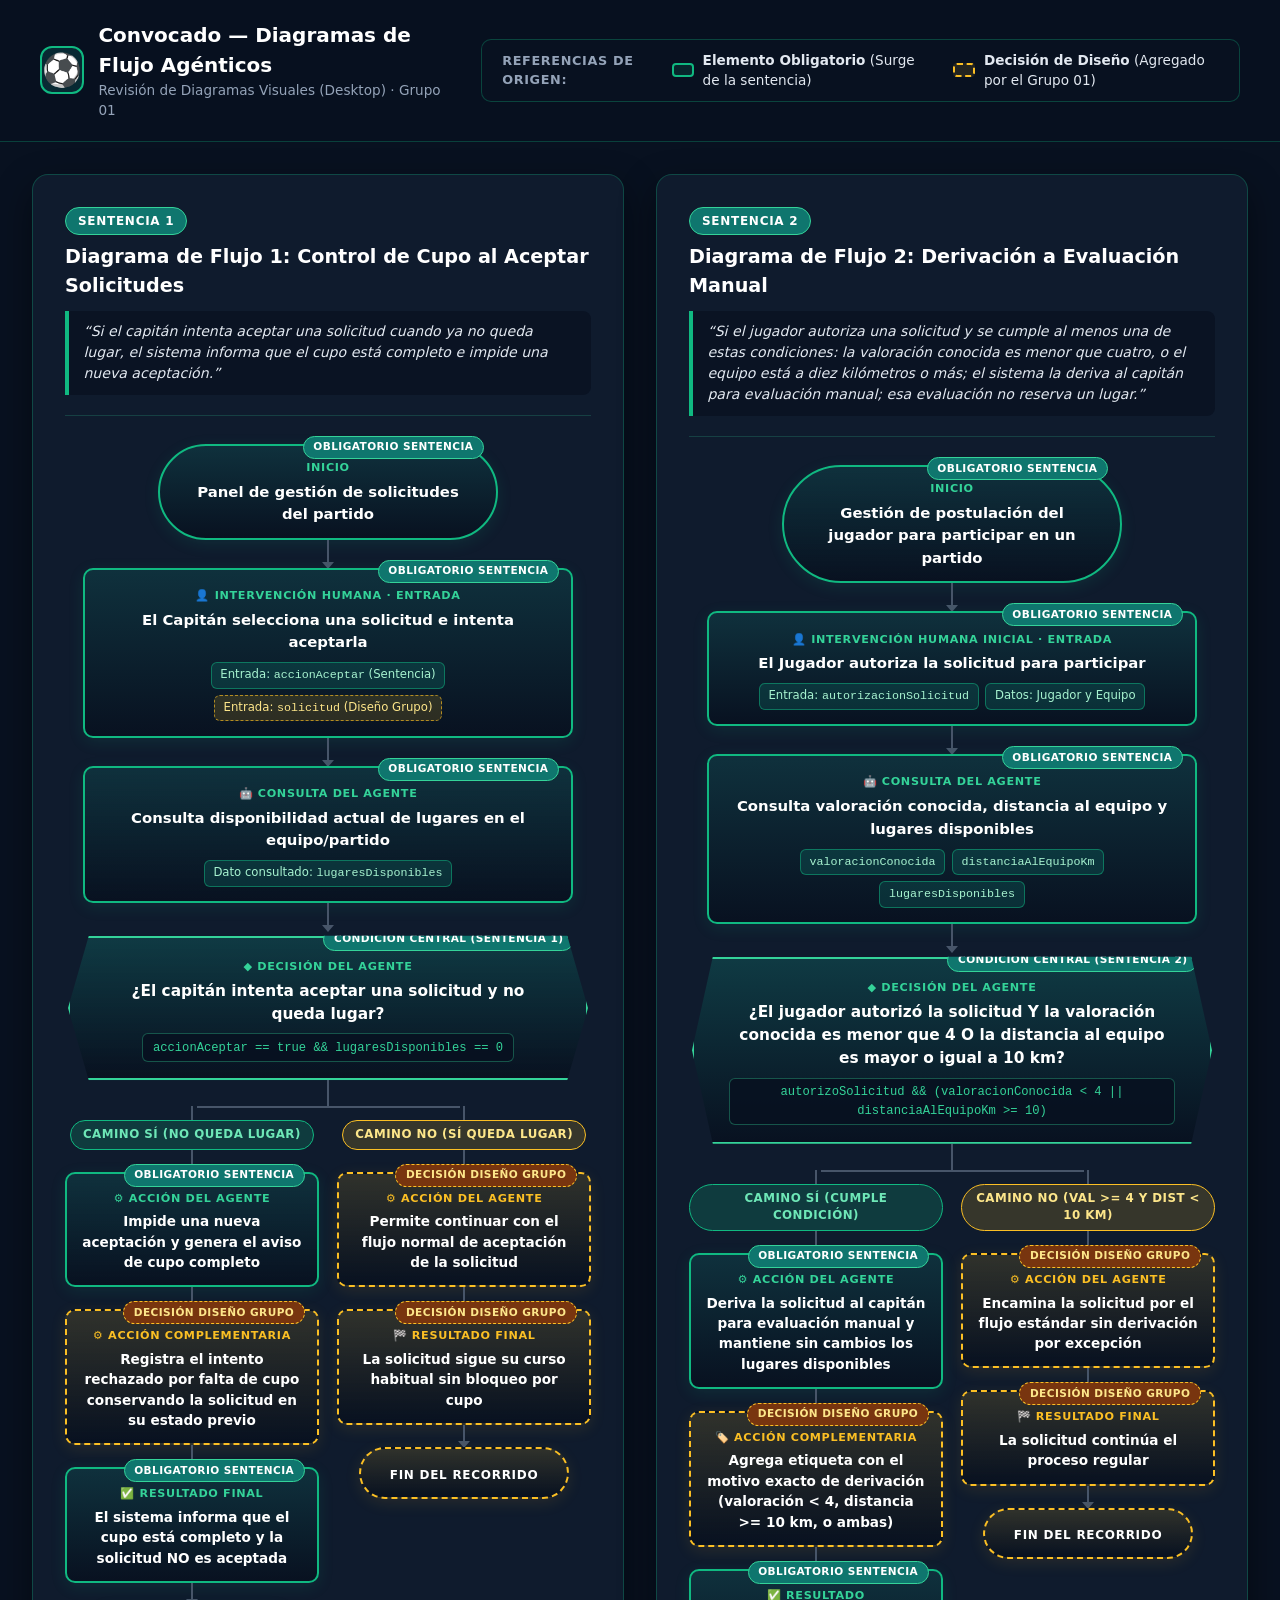
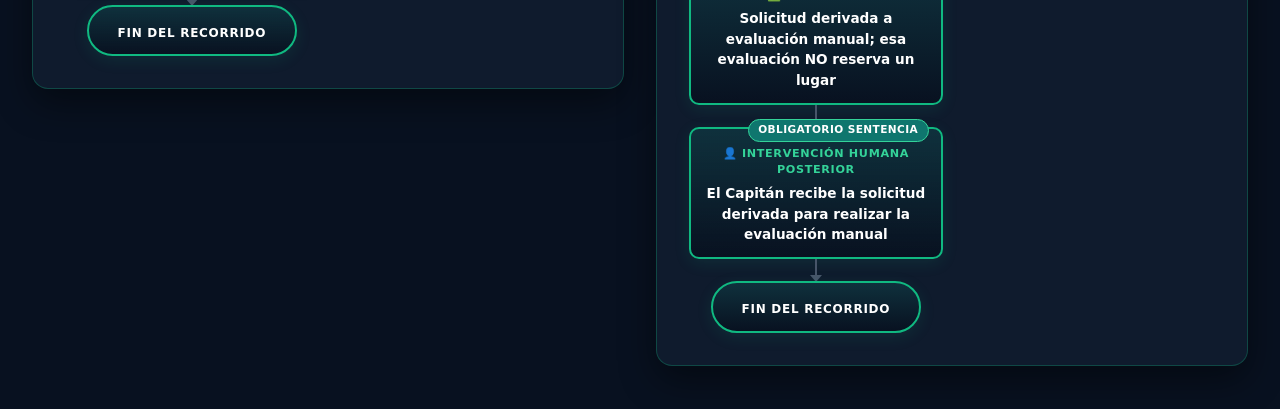
==== diagramas.html @ 45cd8852 "Crea landing inicial y documenta flujo agéntico" ====
<!DOCTYPE html>
<html lang="es">

<head>
  <meta charset="UTF-8" />
  <meta name="viewport" content="width=device-width, initial-scale=1.0" />
  <title>Diagramas de Flujo Visuales - Convocado (Grupo 01)</title>
  <link rel="stylesheet" href="diagramas.css" />
</head>

<body>

  <header class="page-header">
    <div class="header-inner">
      <div class="brand">
        <span class="brand-icon" aria-hidden="true">⚽</span>
        <div>
          <h1>Convocado — Diagramas de Flujo Agénticos</h1>
          <p>Revisión de Diagramas Visuales (Desktop) · Grupo 01</p>
        </div>
      </div>

      <!-- Leyenda Global de Origen -->
      <div class="legend" aria-label="Leyenda de distinción visual">
        <div class="legend-title">Referencias de Origen:</div>
        <div class="legend-item">
          <span class="legend-swatch swatch-mandatory"></span>
          <span><strong>Elemento Obligatorio</strong> (Surge de la sentencia)</span>
        </div>
        <div class="legend-item">
          <span class="legend-swatch swatch-design"></span>
          <span><strong>Decisión de Diseño</strong> (Agregado por el Grupo 01)</span>
        </div>
      </div>
    </div>
  </header>

  <main class="diagrams-grid">

    <!-- ===================================================================
         DIAGRAMA 1: SENTENCIA 1 (CONTROL DE CUPO)
         =================================================================== -->
    <section class="diagram-card" aria-labelledby="titulo-diagrama-1">
      <div class="diagram-header">
        <span class="sentence-tag">Sentencia 1</span>
        <h2 id="titulo-diagrama-1">Diagrama de Flujo 1: Control de Cupo al Aceptar Solicitudes</h2>
        <blockquote class="sentence-quote">
          “Si el capitán intenta aceptar una solicitud cuando ya no queda lugar, el sistema informa que el cupo está
          completo e impide una nueva aceptación.”
        </blockquote>
      </div>

      <div class="flowchart">

        <!-- 1. INICIO -->
        <div class="node node-terminal node-mandatory">
          <span class="node-origin-badge badge-mandatory">Obligatorio Sentencia</span>
          <div class="node-type">INICIO</div>
          <div class="node-title">Panel de gestión de solicitudes del partido</div>
        </div>

        <div class="connector-vertical"></div>

        <!-- 2. INTERVENCIÓN HUMANA + ENTRADA -->
        <div class="node node-human node-mandatory">
          <span class="node-origin-badge badge-mandatory">Obligatorio Sentencia</span>
          <div class="node-type">👤 INTERVENCIÓN HUMANA · ENTRADA</div>
          <div class="node-title">El Capitán selecciona una solicitud e intenta aceptarla</div>
          <div class="node-meta">
            <span class="meta-pill pill-mandatory">Entrada: <code>accionAceptar</code> (Sentencia)</span>
            <span class="meta-pill pill-design">Entrada: <code>solicitud</code> (Diseño Grupo)</span>
          </div>
        </div>

        <div class="connector-vertical"></div>

        <!-- 3. CONSULTA DEL AGENTE -->
        <div class="node node-agent-query node-mandatory">
          <span class="node-origin-badge badge-mandatory">Obligatorio Sentencia</span>
          <div class="node-type">🤖 CONSULTA DEL AGENTE</div>
          <div class="node-title">Consulta disponibilidad actual de lugares en el equipo/partido</div>
          <div class="node-meta">
            <span class="meta-pill pill-mandatory">Dato consultado: <code>lugaresDisponibles</code></span>
          </div>
        </div>

        <div class="connector-vertical"></div>

        <!-- 4. DECISIÓN CENTRAL -->
        <div class="decision-wrapper">
          <div class="node node-decision node-mandatory">
            <span class="node-origin-badge badge-mandatory">Condición Central (Sentencia 1)</span>
            <div class="node-type">◆ DECISIÓN DEL AGENTE</div>
            <div class="node-question">
              ¿El capitán intenta aceptar una solicitud y no queda lugar?
            </div>
            <div class="node-code"><code>accionAceptar == true && lugaresDisponibles == 0</code></div>
          </div>
        </div>

        <!-- BIFURCACIÓN SÍ / NO -->
        <div class="branches-container">
          <!-- Conector horizontal superior de bifurcación -->
          <div class="branch-split-bar"></div>

          <!-- CAMINO SÍ (IZQUIERDA) -->
          <div class="branch-column branch-yes">
            <div class="branch-badge badge-yes">CAMINO SÍ (No queda lugar)</div>
            <div class="connector-vertical short"></div>

            <!-- Acción Obligatoria -->
            <div class="node node-action node-mandatory">
              <span class="node-origin-badge badge-mandatory">Obligatorio Sentencia</span>
              <div class="node-type">⚙️ ACCIÓN DEL AGENTE</div>
              <div class="node-title">Impide una nueva aceptación y genera el aviso de cupo completo</div>
            </div>

            <div class="connector-vertical short"></div>

            <!-- Acción Diseño del Grupo -->
            <div class="node node-action node-design">
              <span class="node-origin-badge badge-design">Decisión Diseño Grupo</span>
              <div class="node-type">⚙️ ACCIÓN COMPLEMENTARIA</div>
              <div class="node-title">Registra el intento rechazado por falta de cupo conservando la solicitud en su
                estado previo</div>
            </div>

            <div class="connector-vertical short"></div>

            <!-- Resultado Final SÍ -->
            <div class="node node-result node-mandatory">
              <span class="node-origin-badge badge-mandatory">Obligatorio Sentencia</span>
              <div class="node-type">✅ RESULTADO FINAL</div>
              <div class="node-title">El sistema informa que el cupo está completo y la solicitud NO es aceptada</div>
            </div>

            <div class="connector-vertical short"></div>

            <div class="node node-terminal-end node-mandatory">
              FIN DEL RECORRIDO
            </div>
          </div>

          <!-- CAMINO NO (DERECHA) -->
          <div class="branch-column branch-no">
            <div class="branch-badge badge-no">CAMINO NO (Sí queda lugar)</div>
            <div class="connector-vertical short"></div>

            <!-- Acción Camino NO -->
            <div class="node node-action node-design">
              <span class="node-origin-badge badge-design">Decisión Diseño Grupo</span>
              <div class="node-type">⚙️ ACCIÓN DEL AGENTE</div>
              <div class="node-title">Permite continuar con el flujo normal de aceptación de la solicitud</div>
            </div>

            <div class="connector-vertical short"></div>

            <!-- Resultado Camino NO -->
            <div class="node node-result node-design">
              <span class="node-origin-badge badge-design">Decisión Diseño Grupo</span>
              <div class="node-type">🏁 RESULTADO FINAL</div>
              <div class="node-title">La solicitud sigue su curso habitual sin bloqueo por cupo</div>
            </div>

            <div class="connector-vertical short"></div>

            <div class="node node-terminal-end node-design">
              FIN DEL RECORRIDO
            </div>
          </div>
        </div>

      </div>
    </section>

    <!-- ===================================================================
         DIAGRAMA 2: SENTENCIA 2 (DERIVACIÓN A EVALUACIÓN MANUAL)
         =================================================================== -->
    <section class="diagram-card" aria-labelledby="titulo-diagrama-2">
      <div class="diagram-header">
        <span class="sentence-tag">Sentencia 2</span>
        <h2 id="titulo-diagrama-2">Diagrama de Flujo 2: Derivación a Evaluación Manual</h2>
        <blockquote class="sentence-quote">
          “Si el jugador autoriza una solicitud y se cumple al menos una de estas condiciones: la valoración conocida es
          menor que cuatro, o el equipo está a diez kilómetros o más; el sistema la deriva al capitán para evaluación
          manual; esa evaluación no reserva un lugar.”
        </blockquote>
      </div>

      <div class="flowchart">

        <!-- 1. INICIO -->
        <div class="node node-terminal node-mandatory">
          <span class="node-origin-badge badge-mandatory">Obligatorio Sentencia</span>
          <div class="node-type">INICIO</div>
          <div class="node-title">Gestión de postulación del jugador para participar en un partido</div>
        </div>

        <div class="connector-vertical"></div>

        <!-- 2. INTERVENCIÓN HUMANA INICIAL + ENTRADA -->
        <div class="node node-human node-mandatory">
          <span class="node-origin-badge badge-mandatory">Obligatorio Sentencia</span>
          <div class="node-type">👤 INTERVENCIÓN HUMANA INICIAL · ENTRADA</div>
          <div class="node-title">El Jugador autoriza la solicitud para participar</div>
          <div class="node-meta">
            <span class="meta-pill pill-mandatory">Entrada: <code>autorizacionSolicitud</code></span>
            <span class="meta-pill pill-mandatory">Datos: Jugador y Equipo</span>
          </div>
        </div>

        <div class="connector-vertical"></div>

        <!-- 3. CONSULTA DEL AGENTE -->
        <div class="node node-agent-query node-mandatory">
          <span class="node-origin-badge badge-mandatory">Obligatorio Sentencia</span>
          <div class="node-type">🤖 CONSULTA DEL AGENTE</div>
          <div class="node-title">Consulta valoración conocida, distancia al equipo y lugares disponibles</div>
          <div class="node-meta">
            <span class="meta-pill pill-mandatory"><code>valoracionConocida</code></span>
            <span class="meta-pill pill-mandatory"><code>distanciaAlEquipoKm</code></span>
            <span class="meta-pill pill-mandatory"><code>lugaresDisponibles</code></span>
          </div>
        </div>

        <div class="connector-vertical"></div>

        <!-- 4. DECISIÓN CENTRAL -->
        <div class="decision-wrapper">
          <div class="node node-decision node-mandatory">
            <span class="node-origin-badge badge-mandatory">Condición Central (Sentencia 2)</span>
            <div class="node-type">◆ DECISIÓN DEL AGENTE</div>
            <div class="node-question">
              ¿El jugador autorizó la solicitud Y la valoración conocida es menor que 4 O la distancia al equipo es
              mayor o igual a 10 km?
            </div>
            <div class="node-code">
              <code>autorizoSolicitud && (valoracionConocida &lt; 4 || distanciaAlEquipoKm &gt;= 10)</code></div>
          </div>
        </div>

        <!-- BIFURCACIÓN SÍ / NO -->
        <div class="branches-container">
          <div class="branch-split-bar"></div>

          <!-- CAMINO SÍ (IZQUIERDA) -->
          <div class="branch-column branch-yes">
            <div class="branch-badge badge-yes">CAMINO SÍ (Cumple condición)</div>
            <div class="connector-vertical short"></div>

            <!-- Acción Obligatoria -->
            <div class="node node-action node-mandatory">
              <span class="node-origin-badge badge-mandatory">Obligatorio Sentencia</span>
              <div class="node-type">⚙️ ACCIÓN DEL AGENTE</div>
              <div class="node-title">Deriva la solicitud al capitán para evaluación manual y mantiene sin cambios los
                lugares disponibles</div>
            </div>

            <div class="connector-vertical short"></div>

            <!-- Acción Diseño del Grupo -->
            <div class="node node-action node-design">
              <span class="node-origin-badge badge-design">Decisión Diseño Grupo</span>
              <div class="node-type">🏷️ ACCIÓN COMPLEMENTARIA</div>
              <div class="node-title">Agrega etiqueta con el motivo exacto de derivación (valoración &lt; 4, distancia
                &gt;= 10 km, o ambas)</div>
            </div>

            <div class="connector-vertical short"></div>

            <!-- Resultado Obligatorio -->
            <div class="node node-result node-mandatory">
              <span class="node-origin-badge badge-mandatory">Obligatorio Sentencia</span>
              <div class="node-type">✅ RESULTADO</div>
              <div class="node-title">Solicitud derivada a evaluación manual; esa evaluación NO reserva un lugar</div>
            </div>

            <div class="connector-vertical short"></div>

            <!-- Intervención Humana Posterior -->
            <div class="node node-human node-mandatory">
              <span class="node-origin-badge badge-mandatory">Obligatorio Sentencia</span>
              <div class="node-type">👤 INTERVENCIÓN HUMANA POSTERIOR</div>
              <div class="node-title">El Capitán recibe la solicitud derivada para realizar la evaluación manual</div>
            </div>

            <div class="connector-vertical short"></div>

            <div class="node node-terminal-end node-mandatory">
              FIN DEL RECORRIDO
            </div>
          </div>

          <!-- CAMINO NO (DERECHA) -->
          <div class="branch-column branch-no">
            <div class="branch-badge badge-no">CAMINO NO (Val &gt;= 4 Y Dist &lt; 10 km)</div>
            <div class="connector-vertical short"></div>

            <!-- Acción Camino NO -->
            <div class="node node-action node-design">
              <span class="node-origin-badge badge-design">Decisión Diseño Grupo</span>
              <div class="node-type">⚙️ ACCIÓN DEL AGENTE</div>
              <div class="node-title">Encamina la solicitud por el flujo estándar sin derivación por excepción</div>
            </div>

            <div class="connector-vertical short"></div>

            <!-- Resultado Camino NO -->
            <div class="node node-result node-design">
              <span class="node-origin-badge badge-design">Decisión Diseño Grupo</span>
              <div class="node-type">🏁 RESULTADO FINAL</div>
              <div class="node-title">La solicitud continúa el proceso regular</div>
            </div>

            <div class="connector-vertical short"></div>

            <div class="node node-terminal-end node-design">
              FIN DEL RECORRIDO
            </div>
          </div>
        </div>

      </div>
    </section>

  </main>

</body>

</html>
---- diagramas.css ----
/* ==========================================================================
   ESTILOS DE DIAGRAMAS DE FLUJO VISUALES - CONVOCADO (GRUPO 01)
   Optimizado para Desktop, Tablet y Mobile — Paleta Oficial Convocado
   ========================================================================== */

:root {
  --bg-page: #081120;
  --bg-card: #0f1b2d;
  --bg-node: #081120;
  --text-primary: #ffffff;
  --text-secondary: #e2e8f0;
  --text-muted: #94a3b8;

  /* Paleta Oficial Convocado */
  --convocado-green-main: #0f766e;
  --convocado-green-sec: #10b981;
  --convocado-green-light: #34d399;
  --convocado-yellow-accent: #fbbf24;

  /* Colores para Elementos Obligatorios de la Sentencia (Verde Convocado) */
  --mandatory-border: #10b981;
  --mandatory-bg: rgba(16, 185, 129, 0.13);
  --mandatory-badge-bg: #0f766e;
  --mandatory-badge-text: #ffffff;

  /* Colores para Decisiones de Diseño del Grupo (Amarillo Acento Logo) */
  --design-border: #fbbf24;
  --design-bg: rgba(251, 191, 36, 0.11);
  --design-badge-bg: #78350f;
  --design-badge-text: #fde68a;

  /* Acentos de tipos de nodo alineados a la identidad verde/amarilla */
  --decision-accent: #34d399;
  --human-accent: #10b981;
  --yes-color: #10b981;
  --no-color: #fbbf24;
  --line-color: #475569;
}

* {
  box-sizing: border-box;
  margin: 0;
  padding: 0;
}

body {
  font-family: 'Segoe UI', system-ui, -apple-system, sans-serif;
  background-color: var(--bg-page);
  color: var(--text-primary);
  line-height: 1.5;
  padding-bottom: 3rem;
  overflow-x: hidden;
}

/* ==========================================================================
   ENCABEZADO Y LEYENDA DE ORIGEN
   ========================================================================== */
.page-header {
  background: rgba(8, 17, 32, 0.95);
  border-bottom: 1px solid rgba(16, 185, 129, 0.28);
  padding: 1.25rem 2.5rem;
  position: sticky;
  top: 0;
  z-index: 100;
  backdrop-filter: blur(8px);
}

.header-inner {
  max-width: 1560px;
  margin: 0 auto;
  display: flex;
  align-items: center;
  justify-content: space-between;
  gap: 2rem;
}

.brand {
  display: flex;
  align-items: center;
  gap: 0.9rem;
}

.brand-icon {
  font-size: 2rem;
  background: rgba(15, 118, 110, 0.25);
  border: 2px solid var(--mandatory-border);
  width: 48px;
  height: 48px;
  border-radius: 12px;
  display: flex;
  align-items: center;
  justify-content: center;
}

.brand h1 {
  font-size: 1.25rem;
  font-weight: 700;
  color: var(--text-primary);
}

.brand p {
  font-size: 0.85rem;
  color: var(--text-muted);
}

.legend {
  display: flex;
  align-items: center;
  gap: 1.5rem;
  background: #081120;
  padding: 0.65rem 1.25rem;
  border-radius: 10px;
  border: 1px solid rgba(16, 185, 129, 0.3);
}

.legend-title {
  font-size: 0.8rem;
  text-transform: uppercase;
  letter-spacing: 0.05em;
  color: var(--text-muted);
  font-weight: 700;
}

.legend-item {
  display: flex;
  align-items: center;
  gap: 0.55rem;
  font-size: 0.85rem;
  color: var(--text-secondary);
}

.legend-swatch {
  width: 22px;
  height: 14px;
  border-radius: 4px;
  display: inline-block;
  flex-shrink: 0;
}

.swatch-mandatory {
  background: var(--mandatory-bg);
  border: 2px solid var(--mandatory-border);
}

.swatch-design {
  background: var(--design-bg);
  border: 2px dashed var(--design-border);
}

/* ==========================================================================
   GRILLA DE LOS DOS DIAGRAMAS EN DESKTOP
   ========================================================================== */
.diagrams-grid {
  max-width: 1560px;
  margin: 2rem auto 0;
  padding: 0 2rem;
  display: grid;
  grid-template-columns: 1fr 1fr;
  gap: 2rem;
  align-items: start;
}

.diagram-card {
  background: var(--bg-card);
  border: 1px solid rgba(16, 185, 129, 0.28);
  border-radius: 16px;
  padding: 2rem;
  box-shadow: 0 14px 36px rgba(0, 0, 0, 0.45);
  width: 100%;
  overflow: hidden;
}

.diagram-header {
  margin-bottom: 1.75rem;
  border-bottom: 1px solid rgba(52, 211, 153, 0.2);
  padding-bottom: 1.25rem;
}

.sentence-tag {
  display: inline-block;
  background: var(--convocado-green-main);
  color: #ffffff;
  border: 1px solid var(--convocado-green-light);
  font-size: 0.75rem;
  font-weight: 700;
  text-transform: uppercase;
  letter-spacing: 0.06em;
  padding: 0.25rem 0.75rem;
  border-radius: 999px;
  margin-bottom: 0.5rem;
}

.diagram-header h2 {
  font-size: 1.2rem;
  margin-bottom: 0.65rem;
  color: #ffffff;
}

.sentence-quote {
  font-size: 0.88rem;
  color: var(--text-secondary);
  background: rgba(8, 17, 32, 0.75);
  border-left: 4px solid var(--mandatory-border);
  padding: 0.65rem 0.9rem;
  border-radius: 0 8px 8px 0;
  font-style: italic;
}

/* ==========================================================================
   ESTRUCTURA DEL DIAGRAMA DE FLUJO (NODOS Y CONECTORES)
   ========================================================================== */
.flowchart {
  display: flex;
  flex-direction: column;
  align-items: center;
  width: 100%;
}

.node {
  position: relative;
  width: 100%;
  max-width: 490px;
  background: var(--bg-node);
  border-radius: 10px;
  padding: 1.15rem 1.15rem 0.9rem;
  text-align: center;
  transition: transform 0.15s ease, box-shadow 0.15s ease;
  overflow-wrap: break-word;
  word-wrap: break-word;
}

/* Distinción visual clave: Obligatorio (Verde) vs. Diseño del Grupo (Amarillo) */
.node-mandatory {
  border: 2px solid var(--mandatory-border);
  background: linear-gradient(180deg, rgba(15, 118, 110, 0.24) 0%, rgba(8, 17, 32, 0.96) 100%);
  box-shadow: 0 4px 16px rgba(16, 185, 129, 0.12);
}

.node-design {
  border: 2px dashed var(--design-border);
  background: linear-gradient(180deg, rgba(251, 191, 36, 0.14) 0%, rgba(8, 17, 32, 0.96) 100%);
  box-shadow: 0 4px 16px rgba(251, 191, 36, 0.1);
}

/* Etiqueta flotante de origen en cada nodo */
.node-origin-badge {
  position: absolute;
  top: -10px;
  right: 12px;
  font-size: 0.66rem;
  font-weight: 700;
  text-transform: uppercase;
  letter-spacing: 0.04em;
  padding: 0.16rem 0.6rem;
  border-radius: 999px;
}

.badge-mandatory {
  background: var(--mandatory-badge-bg);
  color: var(--mandatory-badge-text);
  border: 1px solid var(--convocado-green-light);
}

.badge-design {
  background: var(--design-badge-bg);
  color: var(--design-badge-text);
  border: 1px dashed var(--design-border);
}

/* Formas según tipo de nodo de diagrama */
.node-terminal {
  max-width: 340px;
  border-radius: 999px;
  padding: 0.9rem 1.4rem 0.75rem;
}

.node-terminal-end {
  max-width: 210px;
  border-radius: 999px;
  padding: 0.45rem 1rem;
  font-size: 0.75rem;
  font-weight: 700;
  letter-spacing: 0.06em;
}

.node-decision {
  max-width: 520px;
  border-width: 2.5px;
  border-color: var(--convocado-green-light);
  background: linear-gradient(180deg, rgba(15, 118, 110, 0.34) 0%, rgba(8, 17, 32, 0.97) 100%);
  clip-path: polygon(4% 0%, 96% 0%, 100% 50%, 96% 100%, 4% 100%, 0% 50%);
  padding: 1.35rem 2.2rem 1.05rem;
}

.decision-wrapper {
  width: 100%;
  display: flex;
  justify-content: center;
  position: relative;
  padding-top: 0.3rem;
}

.node-type {
  font-size: 0.7rem;
  font-weight: 800;
  letter-spacing: 0.06em;
  text-transform: uppercase;
  color: var(--convocado-green-light);
  margin-bottom: 0.25rem;
}

.node-design .node-type {
  color: var(--convocado-yellow-accent);
}

.node-title {
  font-size: 0.93rem;
  font-weight: 600;
  color: var(--text-primary);
}

.node-question {
  font-size: 0.96rem;
  font-weight: 700;
  color: #ffffff;
  margin: 0.2rem 0 0.45rem;
}

.node-code {
  font-size: 0.76rem;
  color: var(--convocado-green-light);
  background: rgba(8, 17, 32, 0.85);
  display: inline-block;
  max-width: 100%;
  padding: 0.22rem 0.65rem;
  border-radius: 6px;
  border: 1px solid rgba(52, 211, 153, 0.35);
  white-space: normal;
  word-break: break-word;
}

/* Metadatos internos de entrada/consulta */
.node-meta {
  margin-top: 0.55rem;
  display: flex;
  flex-wrap: wrap;
  justify-content: center;
  gap: 0.4rem;
}

.meta-pill {
  font-size: 0.73rem;
  padding: 0.18rem 0.55rem;
  border-radius: 6px;
}

.pill-mandatory {
  background: rgba(15, 118, 110, 0.28);
  color: #a7f3d0;
  border: 1px solid rgba(16, 185, 129, 0.5);
}

.pill-design {
  background: rgba(251, 191, 36, 0.15);
  color: #fde68a;
  border: 1px dashed rgba(251, 191, 36, 0.65);
}

/* ==========================================================================
   CONECTORES Y FLECHAS
   ========================================================================== */
.connector-vertical {
  width: 2px;
  height: 28px;
  background-color: var(--line-color);
  position: relative;
}

.connector-vertical.short {
  height: 22px;
}

.connector-vertical::after {
  content: '';
  position: absolute;
  bottom: -1px;
  left: 50%;
  transform: translateX(-50%);
  border-left: 6px solid transparent;
  border-right: 6px solid transparent;
  border-top: 7px solid var(--line-color);
}

/* ==========================================================================
   BIFURCACIÓN DE CAMINOS SÍ / NO
   ========================================================================== */
.branches-container {
  width: 100%;
  position: relative;
  display: grid;
  grid-template-columns: 1fr 1fr;
  gap: 1.15rem;
  padding-top: 22px;
  margin-top: 4px;
}

.branches-container::before {
  content: '';
  position: absolute;
  top: -4px;
  left: 50%;
  transform: translateX(-50%);
  width: 2px;
  height: 26px;
  background-color: var(--line-color);
}

.branch-split-bar {
  position: absolute;
  top: 22px;
  left: 25%;
  right: 25%;
  height: 2px;
  background-color: var(--line-color);
}

.branch-column {
  display: flex;
  flex-direction: column;
  align-items: center;
  position: relative;
  min-width: 0;
}

.branch-column::before {
  content: '';
  position: absolute;
  top: 0;
  left: 50%;
  transform: translateX(-50%);
  width: 2px;
  height: 14px;
  background-color: var(--line-color);
}

.branch-badge {
  margin-top: 14px;
  font-size: 0.74rem;
  font-weight: 800;
  letter-spacing: 0.04em;
  padding: 0.3rem 0.75rem;
  border-radius: 999px;
  text-transform: uppercase;
  text-align: center;
}

.badge-yes {
  background: rgba(16, 185, 129, 0.2);
  color: #6ee7b7;
  border: 1.5px solid var(--yes-color);
}

.badge-no {
  background: rgba(251, 191, 36, 0.16);
  color: #fde68a;
  border: 1.5px solid var(--no-color);
}

.branch-column .node {
  padding: 1.05rem 0.9rem 0.8rem;
}

.branch-column .node-title {
  font-size: 0.85rem;
}

/* ==========================================================================
   ADAPTACIÓN RESPONSIVE DE DIAGRAMAS (TABLET Y MOBILE)
   ========================================================================== */
@media (max-width: 1100px) {
  .diagrams-grid {
    grid-template-columns: 1fr;
    padding: 0 1.25rem;
  }

  .header-inner {
    flex-direction: column;
    align-items: flex-start;
    gap: 1rem;
  }

  .legend {
    flex-wrap: wrap;
    width: 100%;
  }
}

@media (max-width: 680px) {
  .diagram-card {
    padding: 1.25rem 1rem;
  }

  .node-decision {
    clip-path: none;
    border-radius: 12px;
    padding: 1.35rem 1rem 1rem;
  }

  .node-origin-badge {
    position: static;
    display: inline-block;
    margin-bottom: 0.45rem;
  }

  .node,
  .branch-column .node {
    padding: 0.9rem 0.85rem;
  }

  /* Apilar Camino SÍ y Camino NO en pantallas móviles para evitar overflow horizontal */
  .branches-container {
    grid-template-columns: 1fr;
    gap: 1.75rem;
    padding-top: 12px;
  }

  .branch-split-bar {
    display: none;
  }

  .branches-container::before {
    height: 16px;
  }

  .branch-column::before {
    display: none;
  }

  .branch-badge {
    margin-top: 4px;
    width: 100%;
    max-width: 320px;
  }
}
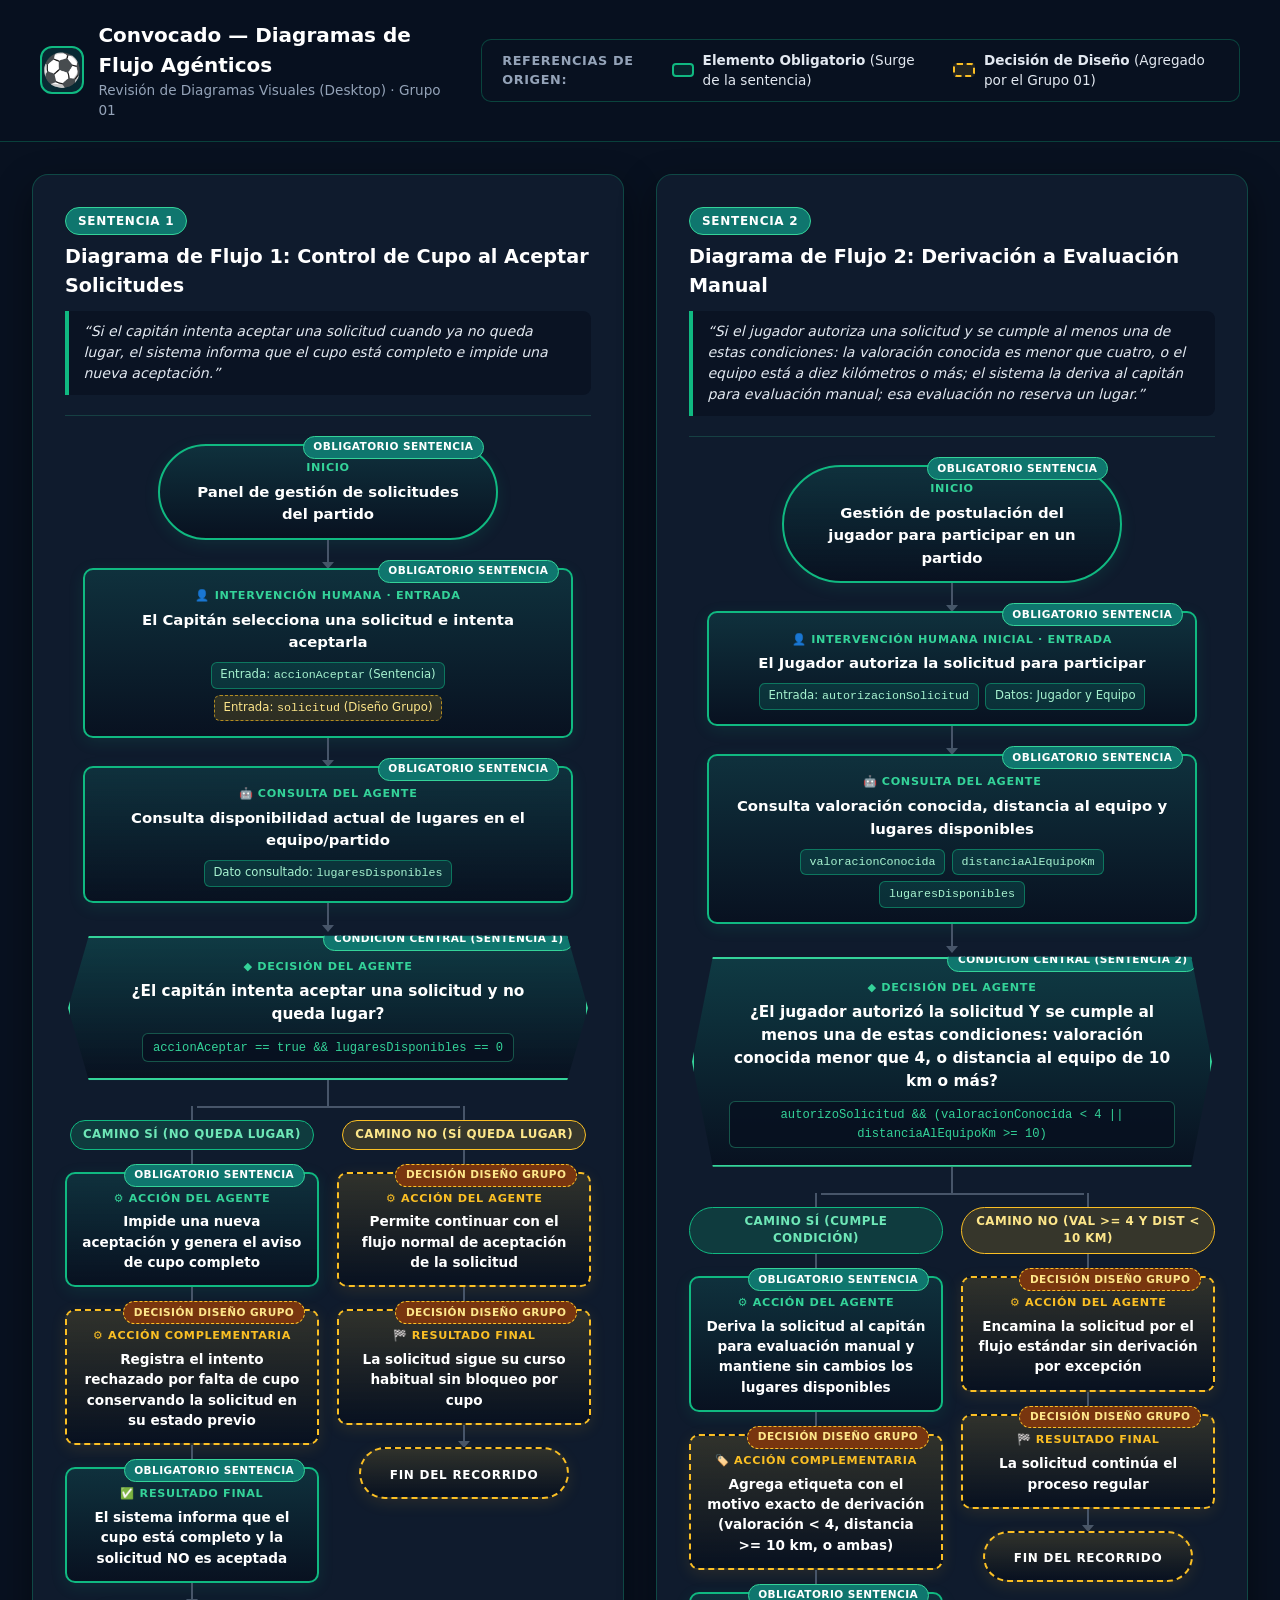
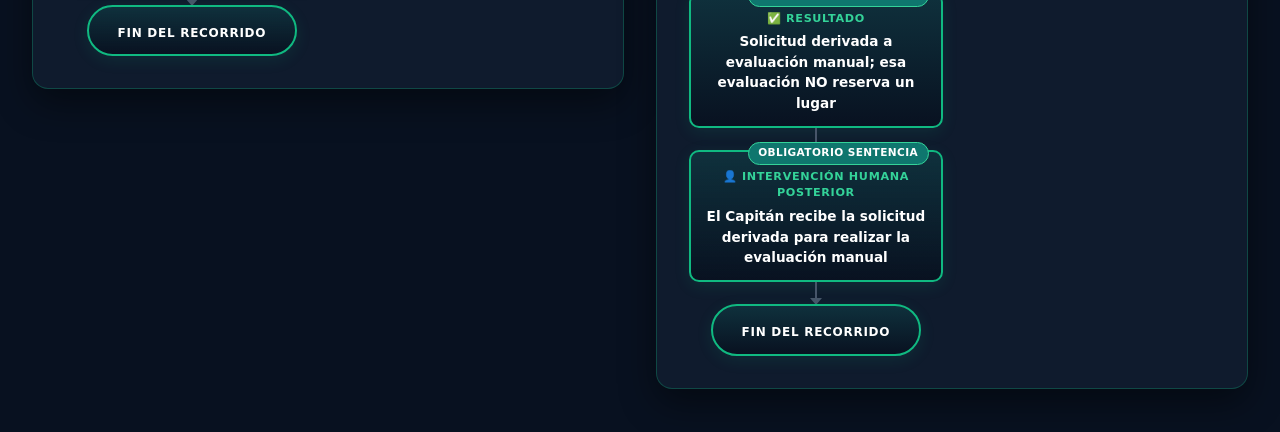
==== commit 9fa1fcb0: "Aclaro la condicion del rombo del Diagrama 2 y documento el aporte en README" ====
--- a/diagramas.html
+++ b/diagramas.html
@@ -231,8 +231,7 @@
             <span class="node-origin-badge badge-mandatory">Condición Central (Sentencia 2)</span>
             <div class="node-type">◆ DECISIÓN DEL AGENTE</div>
             <div class="node-question">
-              ¿El jugador autorizó la solicitud Y la valoración conocida es menor que 4 O la distancia al equipo es
-              mayor o igual a 10 km?
+              ¿El jugador autorizó la solicitud Y se cumple al menos una de estas condiciones: valoración conocida menor que 4, o distancia al equipo de 10 km o más?
             </div>
             <div class="node-code">
               <code>autorizoSolicitud && (valoracionConocida &lt; 4 || distanciaAlEquipoKm &gt;= 10)</code></div>
